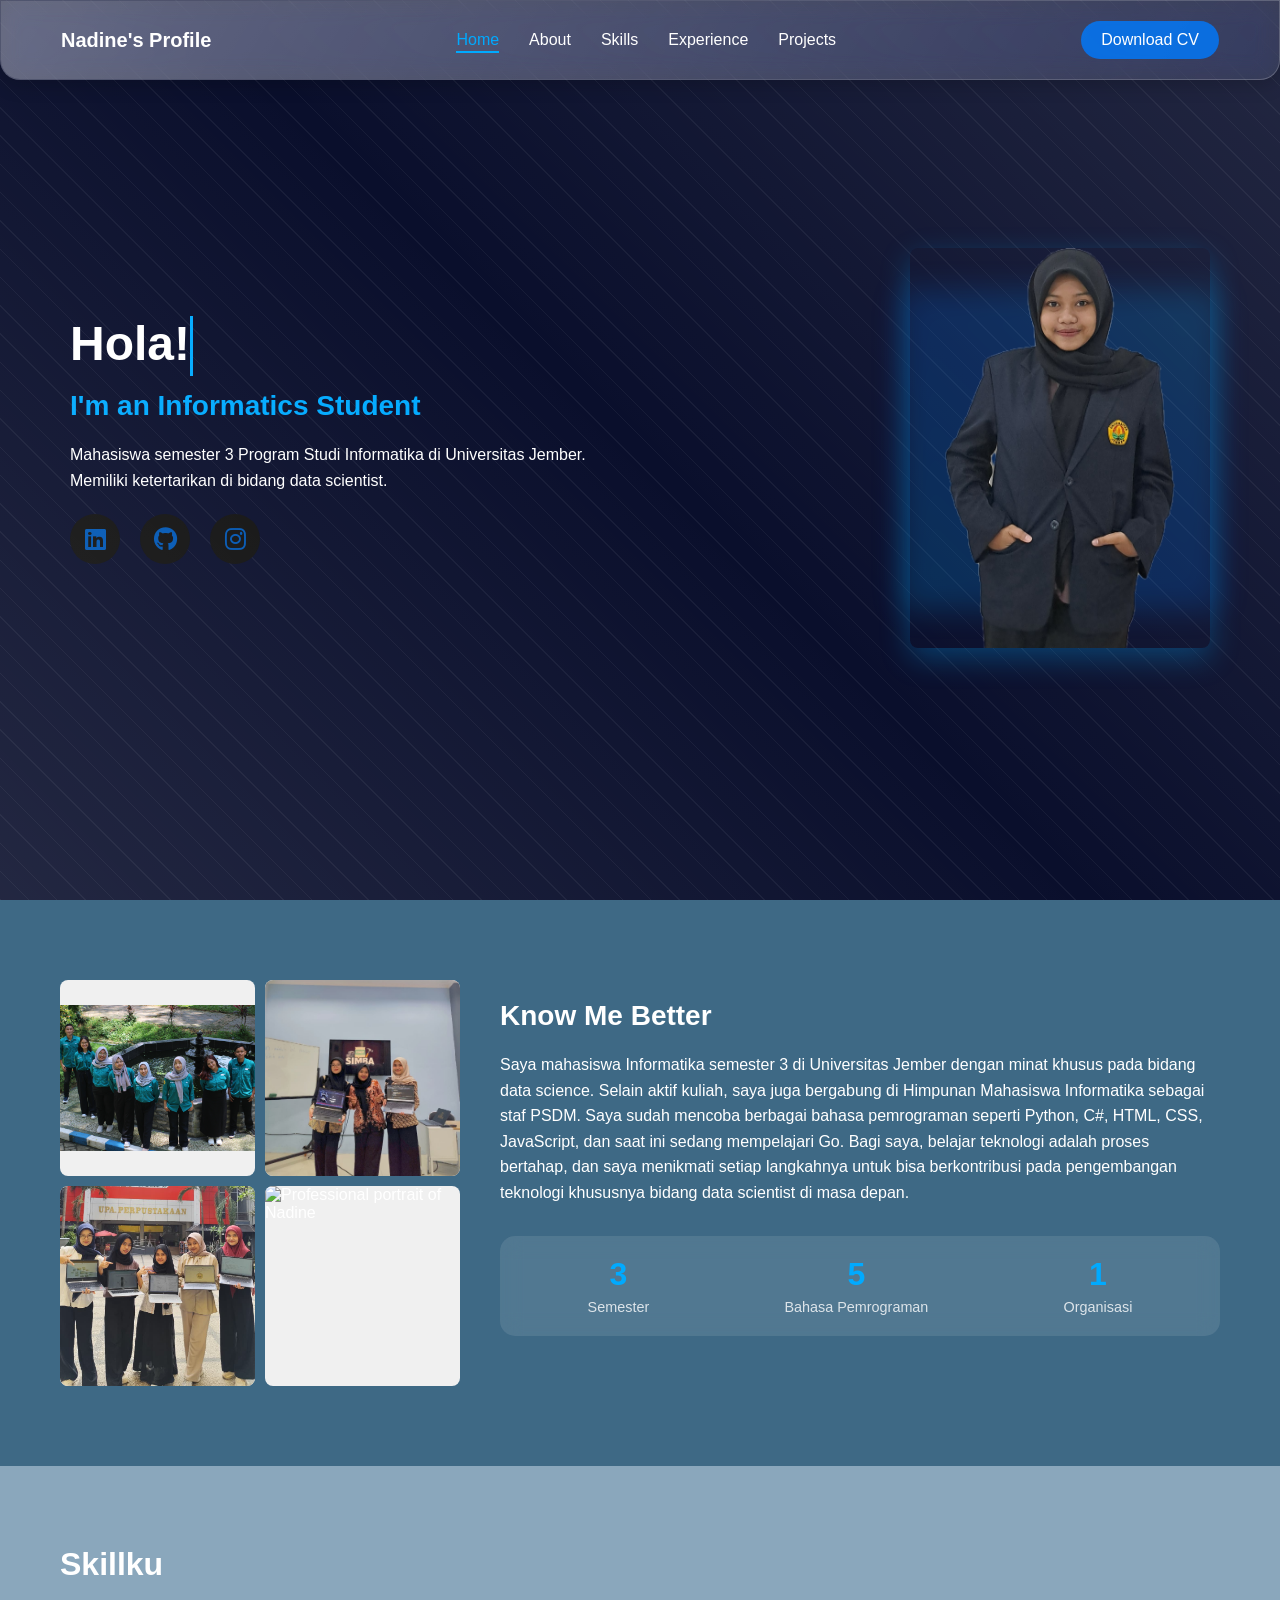
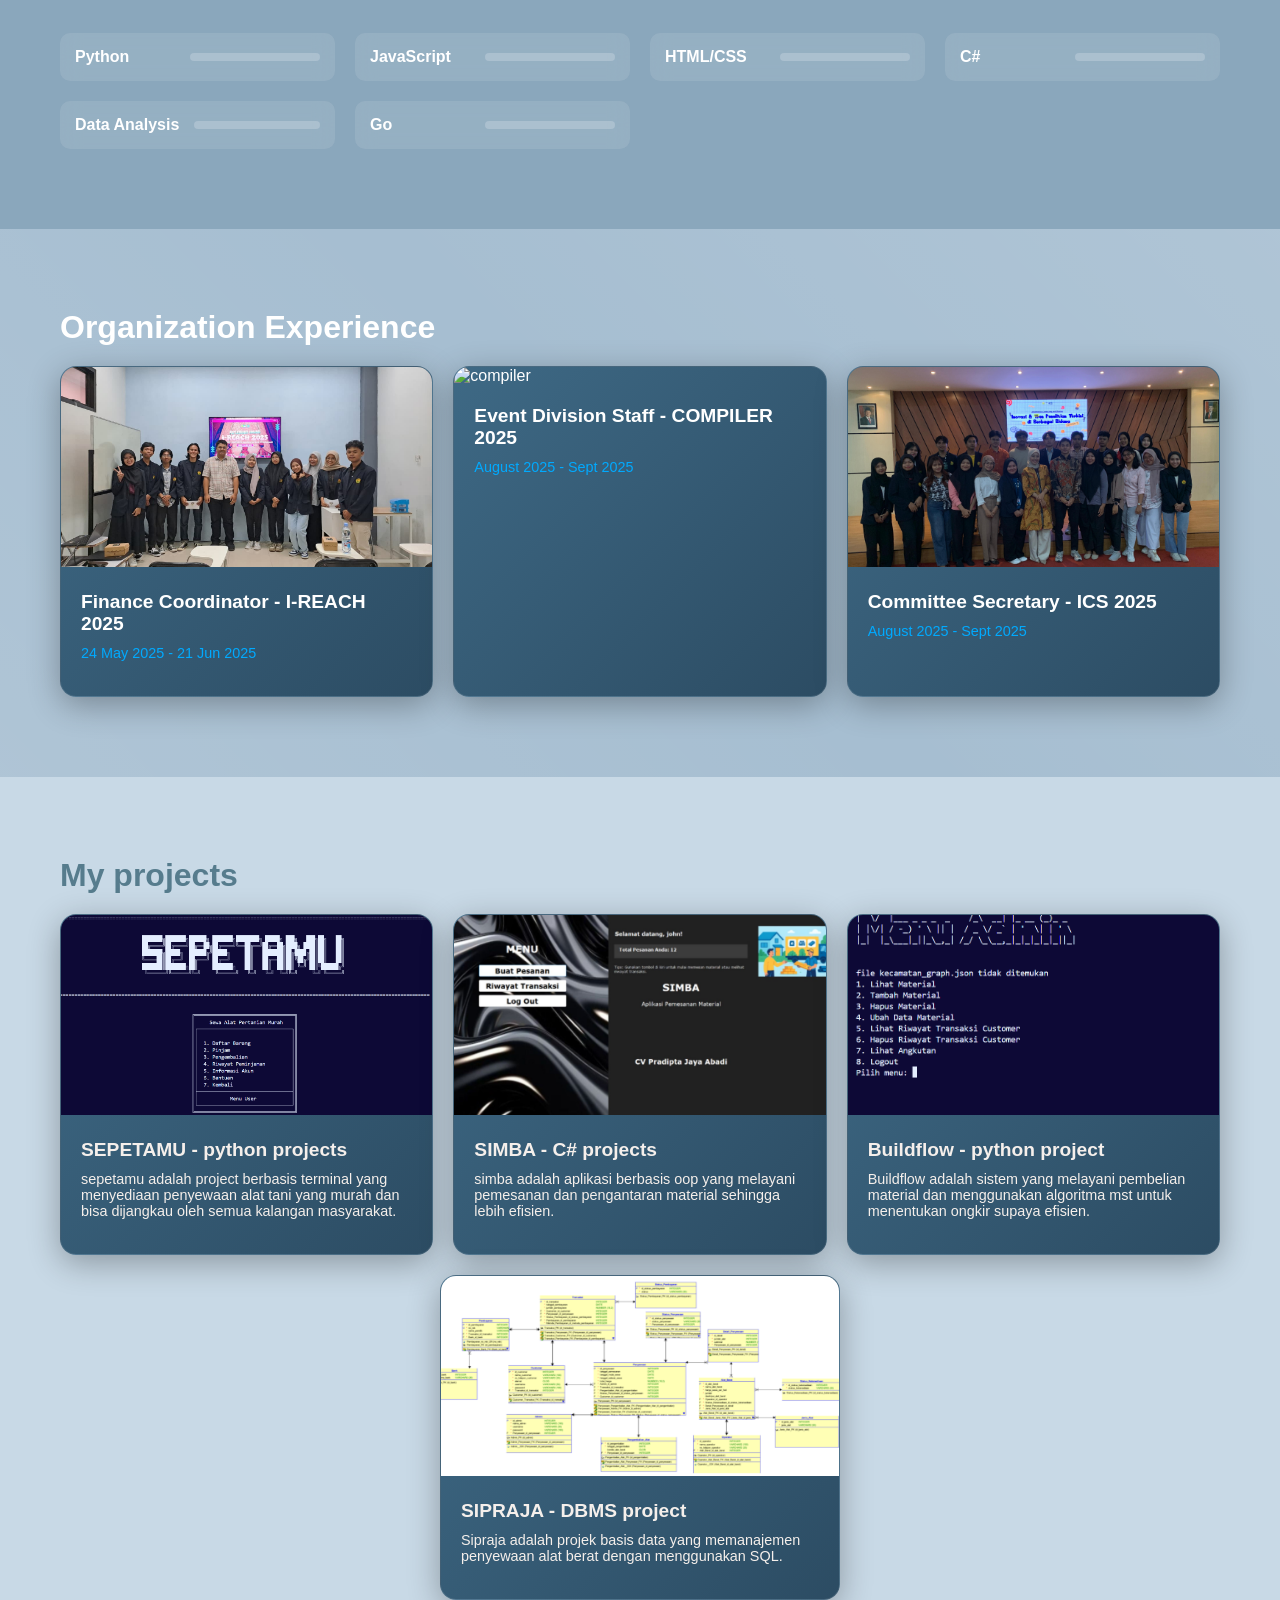
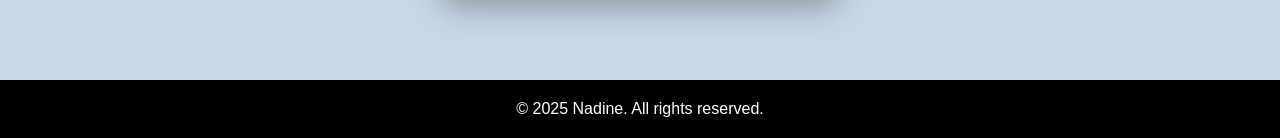
==== myweb.html @ 26be7a45 "upload file" ====
<!DOCTYPE html>
<html lang="en">
<head>
  <meta charset="UTF-8">
  <meta name="viewport" content="width=device-width, initial-scale=1.0">
  <title>Nadine Portfolio</title>
  <link rel="stylesheet" href="https://cdnjs.cloudflare.com/ajax/libs/font-awesome/6.5.0/css/all.min.css">
  <link rel="stylesheet" href="styleweb.css">
</head>
<body>
  <header>
    <nav class="navbar">
      <div class="logo">Nadine's Profile</div>
      <ul class="nav-links">
        <li><a href="#home">Home</a></li>
        <li><a href="#about">About</a></li>
        <li><a href="#skills">Skills</a></li>
        <li><a href="#experience">Experience</a></li>
        <li><a href="#projects">Projects</a></li>
      </ul>
      <a href="cv.pdf" class="btn">Download CV</a>
    </nav>
  </header>

  <section id="home" class="hero">
    <div class="kiri">
      <h1 id="typing-text">Hola! I'm Nadine</h1>
      <h2>I'm an Informatics Student</h2>
      <p>
        Mahasiswa semester 3 Program Studi Informatika di Universitas Jember. 
        Memiliki ketertarikan di bidang data scientist.
      </p>
      <div class="social-icons">
        <a href="https://www.linkedin.com/in/nadine-alfina-azzahwa-7647952b2/" target="_blank" rel="noopener" aria-label="Linkedin">
          <i class="fab fa-linkedin" aria-hidden="true"></i>
        </a>
        <a href="https://github.com/alzaelf" target="_blank" rel="noopener" aria-label="Github">
          <i class="fab fa-github" aria-hidden="true"></i>
        </a>
        <a href="https://www.instagram.com/nadineaelf/" target="_blank" rel="noopener" aria-label="Instagram">
          <i class="fab fa-instagram" aria-hidden="true"></i>
        </a>
      </div>
      <!-- <a href="#contact" class="btn">Get in Touch</a> -->
    </div>
    <div class="kanan">
      <div class="profile-image-container">
        <img src="fotoku.png" alt="Foto Nadine" class="profile-image">
        <div class="image-glow"></div>
      </div>
    </div>
  </section>

  <section id="about" class="aboutme">
    <div class="photosabout">
      <img src="psdm.JPG" alt="Nadine participating in PSDM activities" class="about-photo">
      <img src="simba.jpg" alt="Nadine working on coding projects" class="about-photo">
      <img src="basda.jpg" alt="Nadine presenting academic work" class="about-photo">
      <img src="nadine.jpg" alt="Professional portrait of Nadine" class="about-photo">
    </div>
    <div class="textabout">
      <h2>Know Me Better</h2>
      <p>
        Saya mahasiswa Informatika semester 3 di Universitas Jember dengan minat khusus pada bidang data science. 
        Selain aktif kuliah, saya juga bergabung di Himpunan Mahasiswa Informatika sebagai staf PSDM. 
        Saya sudah mencoba berbagai bahasa pemrograman seperti Python, C#, HTML, CSS, JavaScript, dan 
        saat ini sedang mempelajari Go. Bagi saya, belajar teknologi adalah proses bertahap, dan saya menikmati setiap 
        langkahnya untuk bisa berkontribusi pada pengembangan teknologi khususnya bidang data scientist di masa depan.
      </p>
      <div class="interactive-stats">
        <div class="stat-item">
          <span class="stat-number" data-target="3">0</span>
          <span class="stat-label">Semester</span>
        </div>
        <div class="stat-item">
          <span class="stat-number" data-target="6">0</span>
          <span class="stat-label">Bahasa Pemrograman</span>
        </div>
        <div class="stat-item">
          <span class="stat-number" data-target="1">0</span>
          <span class="stat-label">Organisasi</span>
        </div>
      </div>
    </div>
  </section>

  <section id="skills">
    <h2>Skillku</h2>
    <div class="skills-container">
      <div class="skill">
        <span class="skill-name">Python</span>
        <div class="skill-bar">
          <div class="skill-level" style="width: 80%"></div>
        </div>
      </div>
      <div class="skill">
        <span class="skill-name">JavaScript</span>
        <div class="skill-bar">
          <div class="skill-level" style="width: 70%"></div>
        </div>
      </div>
      <div class="skill">
        <span class="skill-name">HTML/CSS</span>
        <div class="skill-bar">
          <div class="skill-level" style="width: 85%"></div>
        </div>
      </div>
      <div class="skill">
        <span class="skill-name">C#</span>
        <div class="skill-bar">
          <div class="skill-level" style="width: 65%"></div>
        </div>
      </div>
      <div class="skill">
        <span class="skill-name">Data Analysis</span>
        <div class="skill-bar">
          <div class="skill-level" style="width: 75%"></div>
        </div>
      </div>
      <div class="skill">
        <span class="skill-name">Go</span>
        <div class="skill-bar">
          <div class="skill-level" style="width: 40%"></div>
        </div>
      </div>
    </div>
  </section>

  <section id="experience">
    <h2>Organization Experience</h2>
    <div class="card-container">
      <div class="card" onclick="openModal('modal1')">
        <img src="ireach.jpg" alt="Card Image">
        <div class="card-content">
          <h3>Finance Coordinator -  I-REACH 2025</h3>
          <p>24 May 2025 - 21 Jun 2025</p>
        </div>
      </div>
      <div class="card" onclick="openModal('modal2')">
        <img src="mc.jpg" alt="compiler">
        <div class="card-content">
          <h3>Event Division Staff - COMPILER 2025</h3>
          <p>August 2025 - Sept 2025</p>
        </div>
      </div>
      <div class="card" onclick="openModal('modal3')">
        <img src="ics.jpg" alt="ics">
        <div class="card-content">
          <h3>Committee Secretary - ICS 2025</h3>
          <p>August 2025 - Sept 2025</p>
        </div>
      </div>
    </div>
  </section>

  <section id="projects">
    <h2>My projects</h2>
    <div class="projectscard">
      <div class="card" onclick="openModal('modal1')">
        <img src="sepetamu.png" alt="projectalgo1">
        <div class="card-content">
          <h3>SEPETAMU - python projects</h3>
          <p>
            sepetamu adalah project berbasis terminal yang menyediaan penyewaan alat tani yang murah 
            dan bisa dijangkau oleh semua kalangan masyarakat.
          </p>
        </div>
      </div>
      <div class="card" onclick="openModal('modal2')">
        <img src="simbap.jpg" alt="projectpbo">
        <div class="card-content">
          <h3>SIMBA - C# projects</h3>
          <p>
            simba adalah aplikasi berbasis oop yang melayani pemesanan dan pengantaran material sehingga lebih efisien.
          </p>
        </div>
      </div>
      <div class="card" onclick="openModal('modal3')">
        <img src="build.png" alt="projectsalgo2">
        <div class="card-content">
          <h3>Buildflow - python project</h3>
          <p>
            Buildflow adalah sistem yang melayani pembelian material dan menggunakan algoritma mst 
            untuk menentukan ongkir supaya efisien.
          </p>
        </div>
      </div>
      <div class="card" onclick="openModal('modal4')">
        <img src="dbms.png" alt="projectbasda">
        <div class="card-content">
          <h3>SIPRAJA - DBMS project</h3>
          <p>
            Sipraja adalah projek basis data yang memanajemen penyewaan alat berat dengan menggunakan SQL.
          </p>
        </div>
      </div>
    </div>
  </section>

  <script src="myscript.js"></script>
  <footer>
    <p>&copy; 2025 Nadine. All rights reserved.</p>
  </footer>
</body>
</html>
---- styleweb.css ----
* {
  margin: 0;
  padding: 0;
  box-sizing: border-box;
}

body {
  font-family: Verdana, sans-serif;
  background: #0a0f2c;
  color: white;
  overflow-x: hidden; 
}

.navbar {
  display: flex;
  justify-content: space-between;
  align-items: center;
  padding: 20px 60px;
  position: fixed;
  top: 0;
  left: 0;
  right: 0;
  z-index: 9000;

  background: rgba(255, 255, 255, 0.1);   
  backdrop-filter: blur(12px) saturate(150%);
  -webkit-backdrop-filter: blur(12px) saturate(150%);
  border: 1px solid rgba(255, 255, 255, 0.2);
  border-radius: 0 0 20px 20px;

  box-shadow: 0 4px 20px rgba(0,0,0,0.2);

  overflow: hidden;
}

.navbar::before {
  content: "";
  position: absolute;
  top: 0;
  left: -100%;
  width: 200%;
  height: 100%;
  background: linear-gradient(
    120deg,
    transparent,
    rgba(255,255,255,0.3),
    transparent
  );
  animation: shine 4s infinite;
}

@keyframes shine {
  0% { left: -100%; }
  50% { left: 100%; }
  100% { left: 100%; }
}

.navbar .logo {
  font-weight: bold;
  font-size: 20px;
  color: white;
  z-index: 2;
}

.navbar .nav-links {
  display: flex;
  gap: 30px;
  list-style: none;
  z-index: 2;
}
.navbar .nav-links a {
  text-decoration: none;
  color: white;
  transition: color 0.3s;
  position: relative;
}
.navbar .nav-links a:hover {
  color: #00aaff;
}
.navbar .nav-links a.active {
  color: #00aaff;
}
.navbar .nav-links a.active::after {
  content: '';
  position: absolute;
  bottom: -5px;
  left: 0;
  width: 100%;
  height: 2px;
  background-color: #00aaff;
}

.navbar .btn {
  background: rgba(0,123,255,0.8);
  padding: 10px 20px;
  border-radius: 25px;
  text-decoration: none;
  color: white;
  transition: background 0.3s;
  z-index: 2;
}
.navbar .btn:hover {
  background: rgba(0,86,179,0.9);
}

.hero {
  display: flex;
  flex-wrap: wrap; 
  justify-content: space-between;
  align-items: center;
  padding: 75px 60px;
  min-height: 100vh;
  background: linear-gradient(135deg, #0a0f2c, #001f54);
  background-image: repeating-linear-gradient(
    45deg,
    rgba(255, 255, 255, 0.05) 0px,
    rgba(255, 255, 255, 0.05) 1px,
    transparent 1px,
    transparent 20px
  );
}
.hero .kiri, .hero .kanan {
  flex: 1 1 400px;
  margin: 10px;
}
.hero h1 {
  font-size: clamp(28px, 5vw, 48px);
  margin-bottom: 10px;
}
.hero h2 {
  font-size: clamp(20px, 3vw, 28px);
  color: #00aaff;
  margin-bottom: 20px;
}
.hero p {
  margin-bottom: 20px;
  line-height: 1.6;
}
.hero .btn {
  display: inline-block;
  background: #007bff;
  padding: 12px 25px;
  border-radius: 25px;
  text-decoration: none;
  color: white;
  margin-top: 15px;
  transition: background 0.3s;
}
.hero .btn:hover {
  background: #0056b3;
}

.hero .kanan {
  position: relative;
  text-align: right;
}

.profile-image-container {
  position: relative;
  display: inline-block;
}

.profile-image {
  width: 300px;
  height: auto;
  max-height: 400px;
  object-fit: contain;
  position: relative;
  z-index: 2;
  box-shadow: 0 10px 30px rgba(0, 170, 255, 0.3);
  transition: transform 0.3s ease;
  border-radius: 8px;
}

.profile-image:hover {
  transform: scale(1.05);
}

.image-glow {
  position: absolute;
  top: 50%;
  left: 50%;
  transform: translate(-50%, -50%);
  width: 320px;
  height: 320px;
  border-radius: 8px;
  background: linear-gradient(45deg, #00aaff, #007bff, #00aaff);
  opacity: 0.2;
  filter: blur(15px);
  animation: pulse-glow 2s infinite alternate;
  z-index: 1;
}

@keyframes pulse-glow {
  0% { opacity: 0.2; }
  100% { opacity: 0.4; }
}

#typing-text {
  font-size: clamp(28px, 5vw, 48px);
  margin-bottom: 10px;
  border-right: 3px solid #00aaff; 
  white-space: nowrap;
  overflow: hidden;
  display: inline-block;
  min-height: 60px;
}

@keyframes blink {
  50% { border-color: transparent; }
}

.social-icons {
  margin: 20px 0;
  display: flex;
  gap: 20px;
}
.social-icons a {
  width: 50px;
  height: 50px;
  display: flex;
  justify-content: center;
  align-items: center;
  border-radius: 50%;
  background: #111;
  color: #0056b3;
  text-decoration: none;
  transition: 0.3s;
}
.social-icons a:hover {
  background: #00aaff;
}
.social-icons a i {
  font-size: 24px; 
}

section {
  padding: 80px 60px;
}
section h2 {
  font-size: 32px;
  margin-bottom: 20px;
}
footer {
  text-align: center;
  padding: 20px;
  background: #000;
}

.aboutme {
  display: flex;
  justify-content: space-between; 
  align-items: center;           
  gap: 40px;                      
  padding: 80px 60px;
  background: #3e6985;
}

.photosabout {
  flex: 1;               
  max-width: 400px;      
  aspect-ratio: 1 / 1;   
  display: grid;
  grid-template-columns: repeat(2, 1fr);
  grid-template-rows: repeat(2, 1fr);
  gap: 10px;
}

.photosabout img {
  width: 100%;
  height: 100%;
  object-fit: contain;   
  background: #f0f0f0;   
  border-radius: 8px;
}

.about-photo {
  transition: all 0.3s ease;
  border-radius: 8px;
}

.about-photo:hover {
  transform: scale(1.05) rotate(2deg);
  box-shadow: 0 8px 25px rgba(0, 170, 255, 0.3);
}

.interactive-stats {
  display: flex;
  justify-content: space-around;
  margin: 30px 0;
  padding: 20px;
  background: rgba(255, 255, 255, 0.1);
  border-radius: 15px;
  backdrop-filter: blur(10px);
}

.stat-item {
  text-align: center;
}

.stat-number {
  display: block;
  font-size: 2em;
  font-weight: bold;
  color: #00aaff;
  margin-bottom: 5px;
}

.stat-label {
  font-size: 0.9em;
  color: rgba(255, 255, 255, 0.8);
}

@keyframes shimmer {
  0% { background-position: -200% 0; }
  100% { background-position: 200% 0; }
}

.floating {
  animation: float 3s ease-in-out infinite;
}

@keyframes float {
  0%, 100% { transform: translateY(0px); }
  50% { transform: translateY(-10px); }
}

.hero .kiri {
  animation: fadeInUp 1s ease-out;
}

.hero .kanan {
  animation: fadeInUp 1s ease-out 0.3s both;
}

@keyframes fadeInUp {
  from {
    opacity: 0;
    transform: translateY(30px);
  }
  to {
    opacity: 1;
    transform: translateY(0);
  }
}

.stat-number {
  transition: all 0.5s ease;
}

.textabout {
  flex: 1; 
}

.textabout h2 {
  font-size: clamp(20px, 3vw, 28px);
  color: white;
  margin-bottom: 20px;
}
.textabout p {
  margin-bottom: 20px;
  line-height: 1.6;
  color: white;
}

#skills {
  display: flex;
  flex-direction: column;
  padding: 80px 60px;
  background: #8aa7bc;
}

.skills-container {
  display: grid;
  grid-template-columns: repeat(auto-fit, minmax(250px, 1fr));
  gap: 20px;
  margin-top: 30px;
  width: 100%;
}

.skill {
  display: flex;
  align-items: center;
  gap: 15px;
  background: rgba(255, 255, 255, 0.1);
  padding: 15px;
  border-radius: 10px;
  backdrop-filter: blur(10px);
}

.skill-name {
  min-width: 100px;
  font-weight: bold;
}

.skill-bar {
  flex: 1;
  height: 8px;
  background: rgba(255, 255, 255, 0.2);
  border-radius: 4px;
  overflow: hidden;
}

.skill-level {
  height: 100%;
  background: linear-gradient(90deg, #007bff, #00aaff);
  border-radius: 4px;
  transition: width 1s ease-in-out;
}

.skill-percent {
  min-width: 40px;
  text-align: right;
  font-weight: bold;
}

#experience {
  padding: 80px 60px;
  background: #a6bed1;
  position: relative;
  overflow: hidden;
}

#experience::before {
  content: "";
  position: absolute;
  top: 0;
  left: 0;
  right: 0;
  bottom: 0;
  background: linear-gradient(45deg, rgba(255,255,255,0.1) 0%, transparent 50%, rgba(255,255,255,0.1) 100%);
  animation: shimmer 3s infinite linear;
  pointer-events: none;
}

.experience-container {
  display: grid;
  grid-template-columns: repeat(auto-fit, minmax(300px, 1fr));
  gap: 30px;
  margin-top: 40px;
}

.add-experience-guide {
  margin-top: 50px;
  padding: 20px;
  background: rgba(255, 255, 255, 0.1);
  border-radius: 10px;
  backdrop-filter: blur(10px);
  border: 1px solid rgba(255, 255, 255, 0.2);
}

.add-experience-guide pre {
  background: rgba(0, 0, 0, 0.2);
  padding: 15px;
  border-radius: 5px;
  overflow-x: auto;
  margin-top: 15px;
}

.card {
  width: 50%;
  background: linear-gradient(135deg, #3e6985, #2c4c63);
  border-radius: 16px;
  overflow: hidden;
  box-shadow: 0 8px 32px rgba(0,0,0,0.3);
  cursor: pointer;
  transition: all 0.3s ease;
  position: relative;
  border: 1px solid rgba(255, 255, 255, 0.1);
}

.card:hover {
  transform: translateY(-10px) scale(1.02);
  box-shadow: 0 12px 40px rgba(0,0,0,0.4);
}

.card:hover::before {
  content: "";
  position: absolute;
  top: 0;
  left: 0;
  right: 0;
  bottom: 0;
  background: linear-gradient(45deg, rgba(0,170,255,0.1), rgba(0,123,255,0.1));
  pointer-events: none;
}

.card img {
  width: 100%;
  height: 200px;
  object-fit: cover;
  transition: transform 0.3s ease;
}

.card:hover img {
  transform: scale(1.1);
}

.card-content {
  padding: 20px;
  position: relative;
  z-index: 2;
}

.card-content h3 {
  margin: 0 0 10px;
  color: white;
  font-size: 1.2em;
}

.card-content p {
  color: #00aaff;
  margin: 0 0 15px;
  font-size: 0.9em;
}

.card-content button {
  background: transparent;
  border: none;
  color: #00aaff;
  font-weight: bold;
  cursor: pointer;
  transition: color 0.3s ease;
  display: flex;
  align-items: center;
  gap: 5px;
}

.card-content button:hover {
  color: #c8d9e6;
}

.card-container {
  display: flex;
  flex-wrap: wrap;    
  gap: 20px;          
  justify-content: center; 
}
.card {
  flex: 1 1 300px;    
  max-width: 400px;  
}

.projectscard {
  display: flex;
  flex-wrap: wrap;    
  gap: 20px;          
  justify-content: center; 
}
.card {
  flex: 1 1 300px;    
  max-width: 400px;   
}

#projects {
  background: #c8d9e6;
}

#projects h2 {
  color: #567c8d;
  align-items: center;
}
#projects h3 {
  color: #f5efeb
}

#projects p {
  color: #f5efeb 
}


@keyframes blink {
  0%, 50% { opacity: 1; }
  51%, 100% { opacity: 0; }
}

.blinking-cursor {
  animation: blink 1s infinite;
  color: #00aaff;
}

.hero {
  position: relative;
  overflow: hidden;
}

.hero::before {
  content: "";
  pointer-events: none;
  position: absolute;
  top: 0;
  left: 0;
  right: 0;
  bottom: 0;
  background: linear-gradient(45deg, 
    rgba(255, 255, 255, 0.1) 0%,
    transparent 50%,
    rgba(255, 255, 255, 0.1) 100%);
  animation: shimmer 3s infinite linear;
}

@keyframes shimmer {
  0% { background-position: -200% 0; }
  100% { background-position: 200% 0; }
}

@media (max-width: 768px) {
  .navbar {
    padding: 15px 20px;
  }
  .navbar .nav-links {
    display: none;
  }
  .hero {
    padding: 100px 20px;
    text-align: center;
  }
  .hero .kiri, .hero .kanan {
    flex: 1 1 100%;
  }
  .hero .kanan img {
    margin: 20px auto 0;
    max-width: 280px;
  }
  .aboutme {
    flex-direction: column;
    text-align: center;
  }
  .photosabout {
    max-width: 100%;
    margin-bottom: 30px;
  }
  .skills-container {
    grid-template-columns: 1fr;
  }
  .skill {
    flex-direction: column;
    align-items: flex-start;
    gap: 10px;
  }
  .skill-bar {
    width: 100%;
  }
}
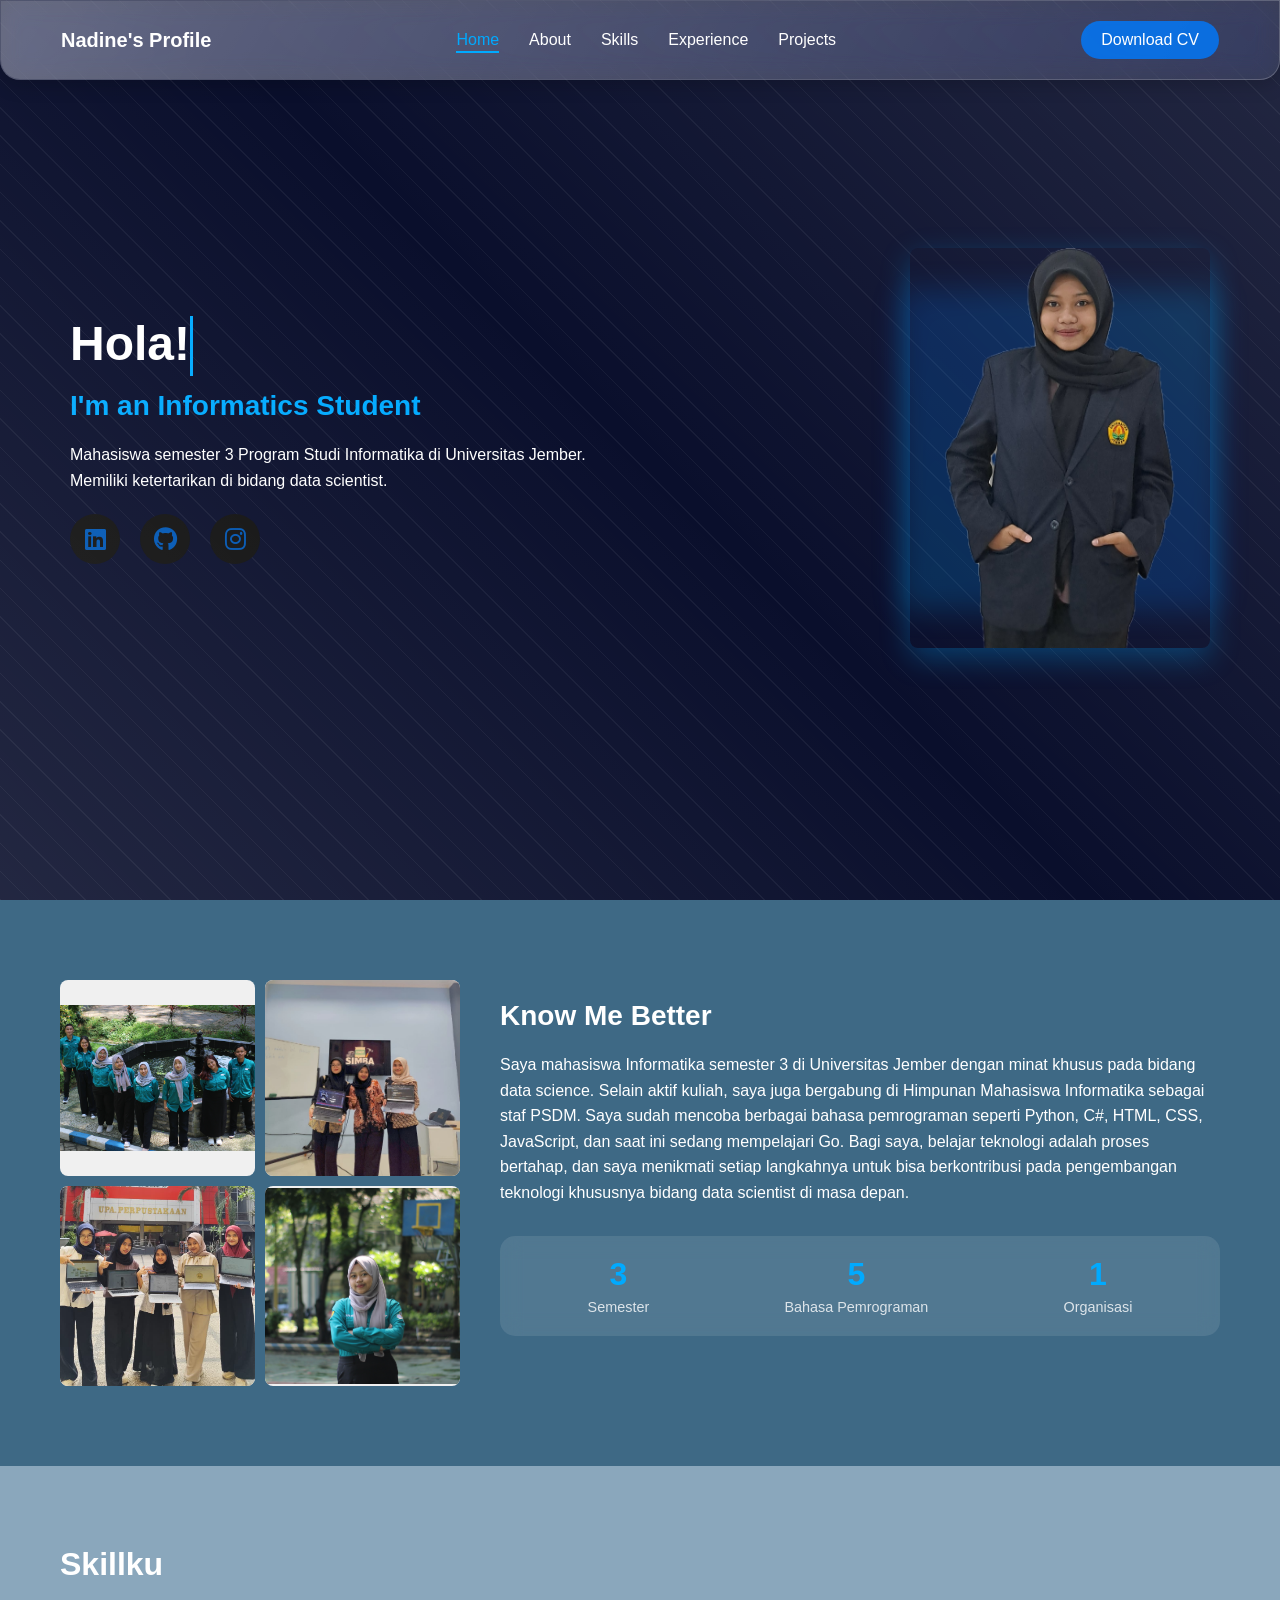
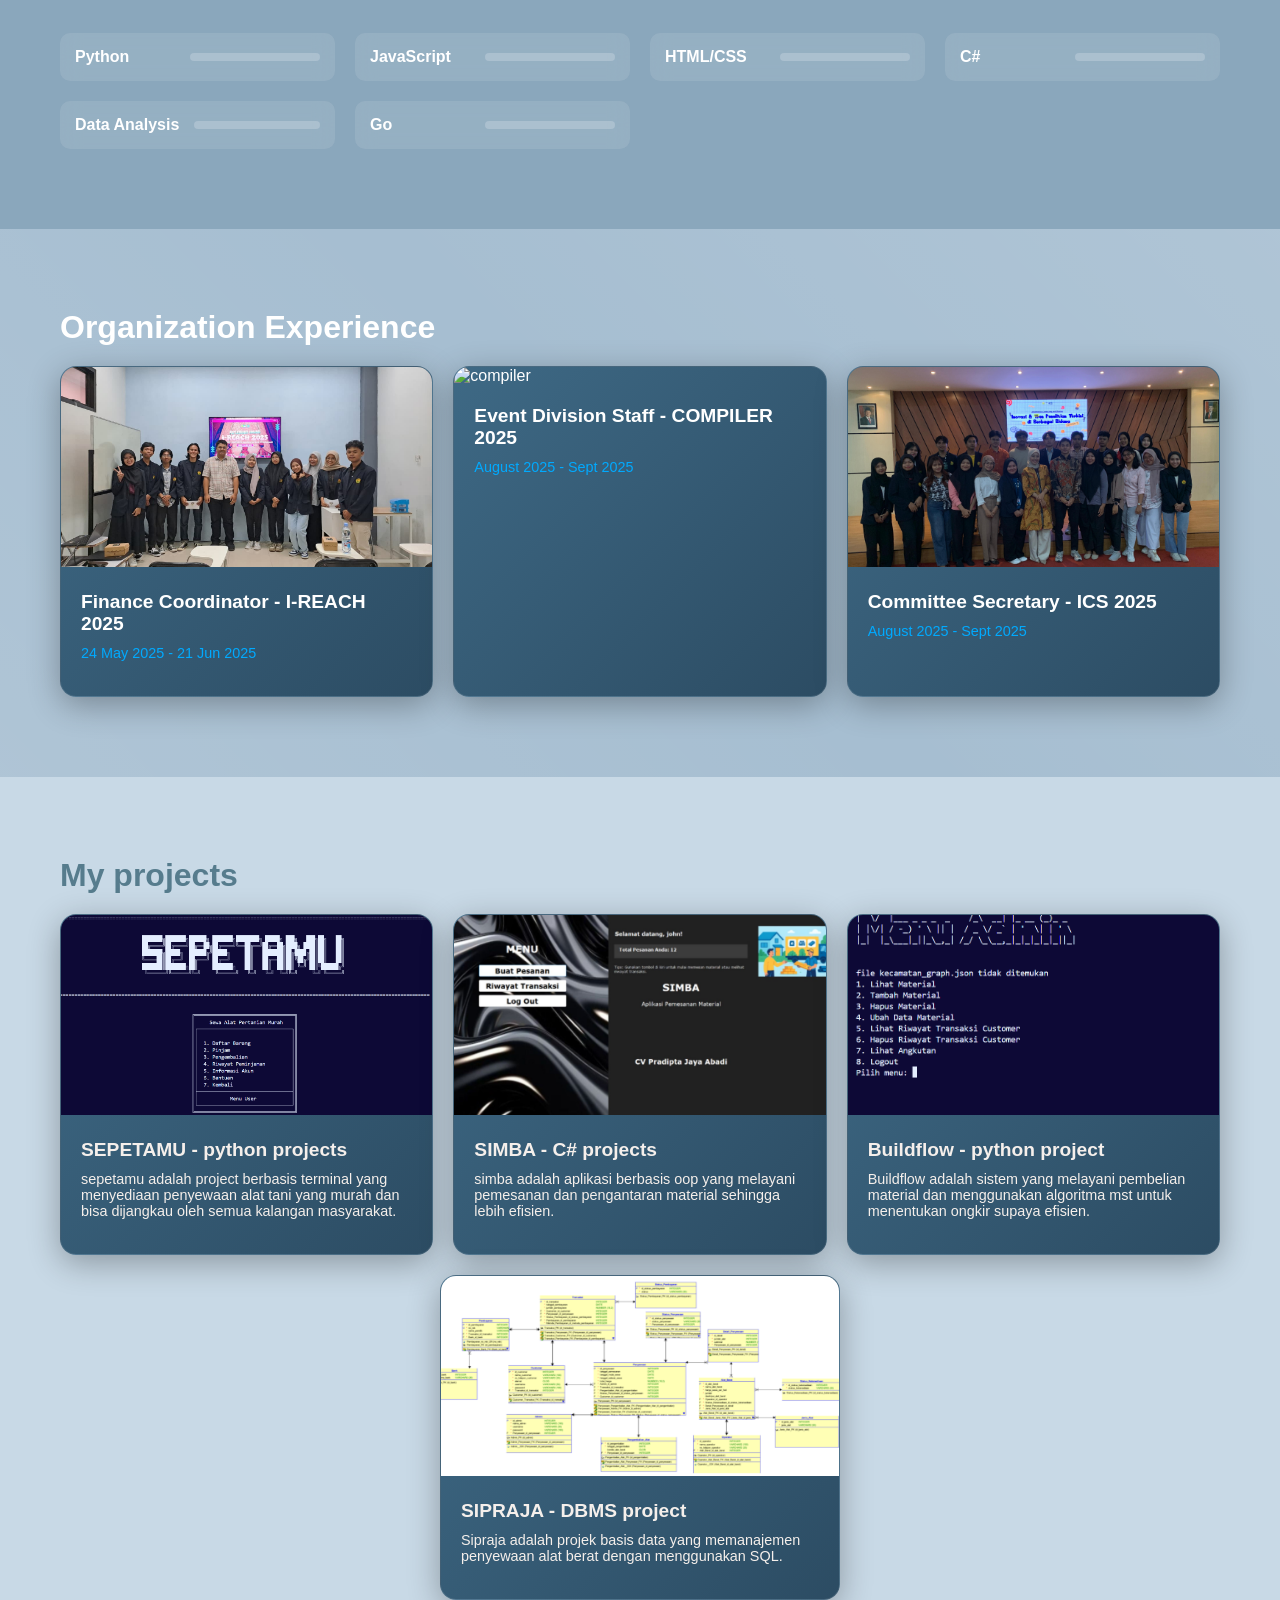
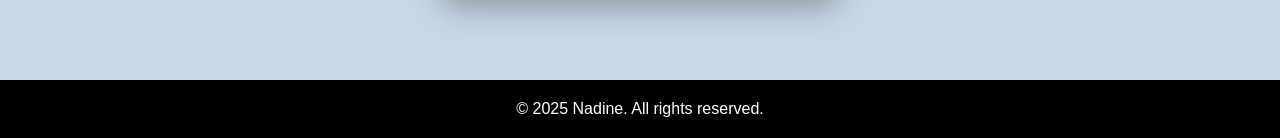
==== commit 5d1a88fb: "pindahin" ====
--- a/myweb.html
+++ b/myweb.html
@@ -41,11 +41,10 @@
           <i class="fab fa-instagram" aria-hidden="true"></i>
         </a>
       </div>
-      <!-- <a href="#contact" class="btn">Get in Touch</a> -->
     </div>
     <div class="kanan">
       <div class="profile-image-container">
-        <img src="fotoku.png" alt="Foto Nadine" class="profile-image">
+        <img src="images/fotoku.png" alt="Foto Nadine" class="profile-image">
         <div class="image-glow"></div>
       </div>
     </div>
@@ -53,10 +52,10 @@
 
   <section id="about" class="aboutme">
     <div class="photosabout">
-      <img src="psdm.JPG" alt="Nadine participating in PSDM activities" class="about-photo">
-      <img src="simba.jpg" alt="Nadine working on coding projects" class="about-photo">
-      <img src="basda.jpg" alt="Nadine presenting academic work" class="about-photo">
-      <img src="nadine.jpg" alt="Professional portrait of Nadine" class="about-photo">
+      <img src="images/psdm.JPG" alt="Nadine participating in PSDM activities" class="about-photo">
+      <img src="images/simba.jpg" alt="Nadine working on coding projects" class="about-photo">
+      <img src="images/basda.jpg" alt="Nadine presenting academic work" class="about-photo">
+      <img src="images/nadine.JPG" alt="Professional portrait of Nadine" class="about-photo">
     </div>
     <div class="textabout">
       <h2>Know Me Better</h2>
@@ -130,21 +129,21 @@
     <h2>Organization Experience</h2>
     <div class="card-container">
       <div class="card" onclick="openModal('modal1')">
-        <img src="ireach.jpg" alt="Card Image">
+        <img src="images/ireach.jpg" alt="Card Image">
         <div class="card-content">
           <h3>Finance Coordinator -  I-REACH 2025</h3>
           <p>24 May 2025 - 21 Jun 2025</p>
         </div>
       </div>
       <div class="card" onclick="openModal('modal2')">
-        <img src="mc.jpg" alt="compiler">
+        <img src="images/mc.jpg" alt="compiler">
         <div class="card-content">
           <h3>Event Division Staff - COMPILER 2025</h3>
           <p>August 2025 - Sept 2025</p>
         </div>
       </div>
       <div class="card" onclick="openModal('modal3')">
-        <img src="ics.jpg" alt="ics">
+        <img src="images/ics.jpg" alt="ics">
         <div class="card-content">
           <h3>Committee Secretary - ICS 2025</h3>
           <p>August 2025 - Sept 2025</p>
@@ -157,7 +156,7 @@
     <h2>My projects</h2>
     <div class="projectscard">
       <div class="card" onclick="openModal('modal1')">
-        <img src="sepetamu.png" alt="projectalgo1">
+        <img src="images/sepetamu.png" alt="projectalgo1">
         <div class="card-content">
           <h3>SEPETAMU - python projects</h3>
           <p>
@@ -167,7 +166,7 @@
         </div>
       </div>
       <div class="card" onclick="openModal('modal2')">
-        <img src="simbap.jpg" alt="projectpbo">
+        <img src="images/simbap.jpg" alt="projectpbo">
         <div class="card-content">
           <h3>SIMBA - C# projects</h3>
           <p>
@@ -176,7 +175,7 @@
         </div>
       </div>
       <div class="card" onclick="openModal('modal3')">
-        <img src="build.png" alt="projectsalgo2">
+        <img src="images/build.png" alt="projectsalgo2">
         <div class="card-content">
           <h3>Buildflow - python project</h3>
           <p>
@@ -186,7 +185,7 @@
         </div>
       </div>
       <div class="card" onclick="openModal('modal4')">
-        <img src="dbms.png" alt="projectbasda">
+        <img src="images/dbms.png" alt="projectbasda">
         <div class="card-content">
           <h3>SIPRAJA - DBMS project</h3>
           <p>
